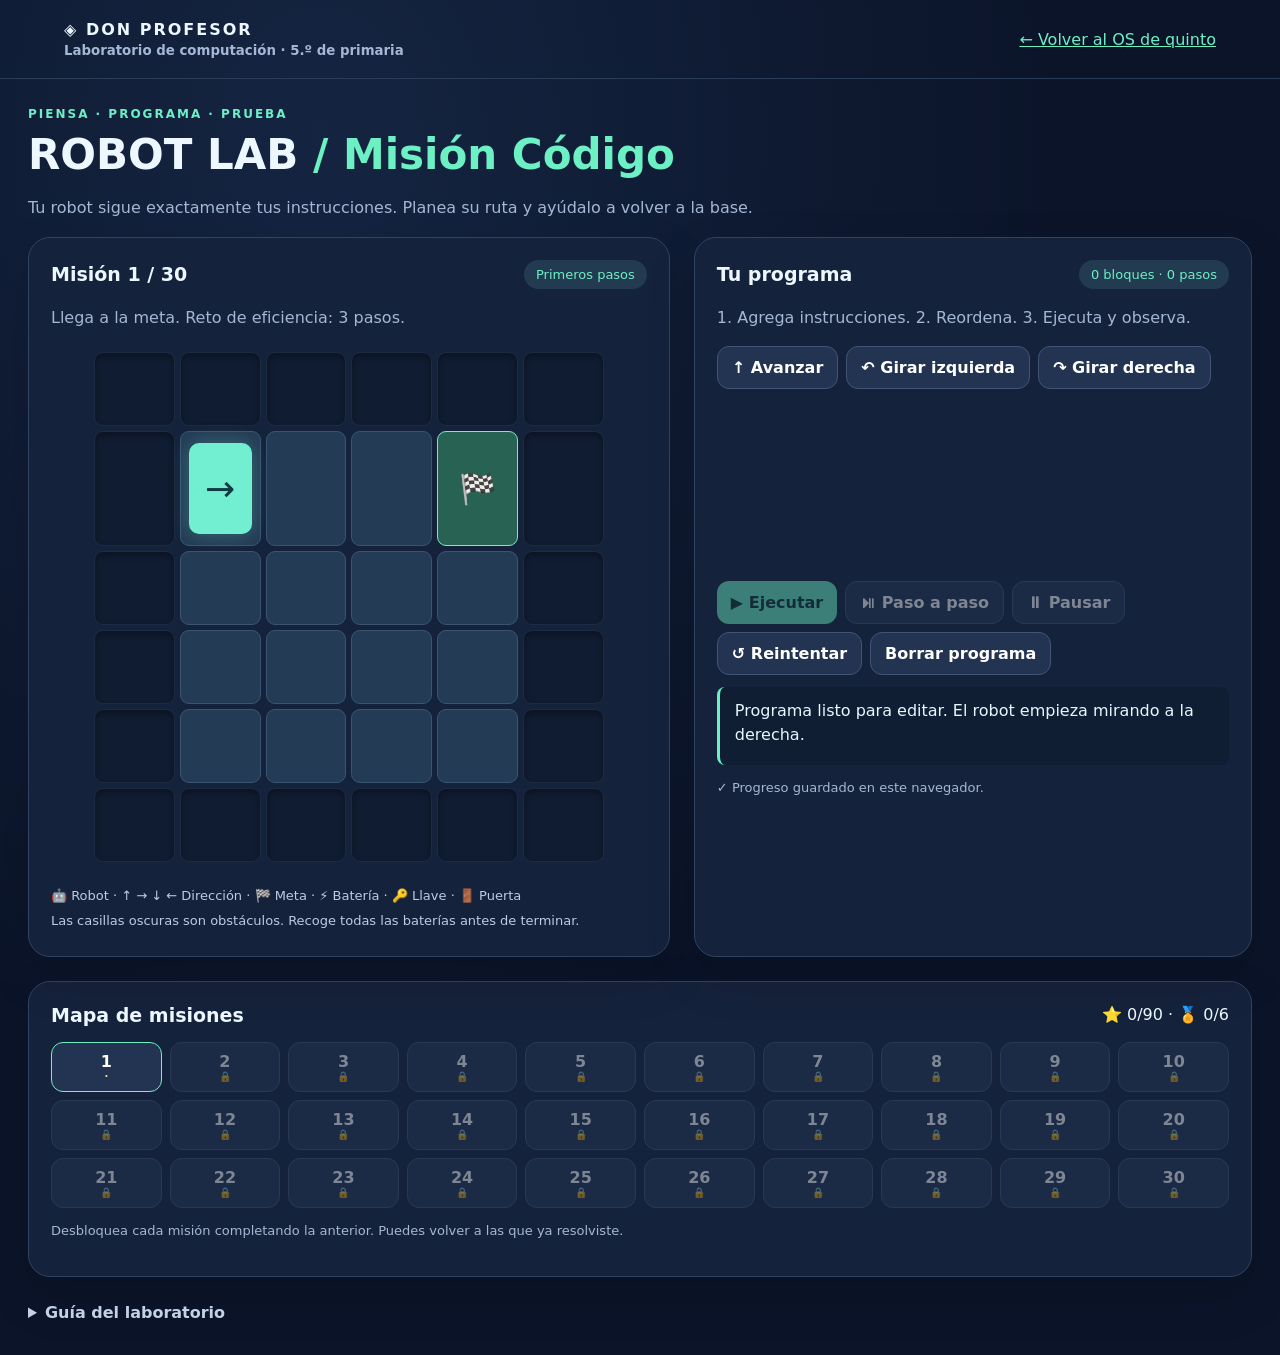
==== robot-lab/index.html @ f5d4e880 "Integrar ROBOT LAB de quinto con 30 misiones y progreso local" ====
<!doctype html><html lang="es"><head><meta charset="utf-8"><meta name="viewport" content="width=device-width,initial-scale=1"><title>ROBOT LAB · Quinto · Don Profesor</title><style>
:root{font-family:system-ui,sans-serif;color:#ecf7ff;background:#0b1429;--mint:#6cf0c4;--muted:#a5b7d4}*{box-sizing:border-box}body{margin:0;background:radial-gradient(ellipse at 25% 10%,#233d6566,transparent 55%)}button,select{font:inherit}button,a,select{touch-action:manipulation}button{cursor:pointer;border:1px solid #425476;border-radius:12px;background:#233453;color:#fff;padding:11px 14px;font-weight:650}button:hover:not(:disabled){background:#364f79}button:disabled{opacity:.45;cursor:default}button:focus-visible,a:focus-visible,select:focus-visible{outline:3px solid #f7d479;outline-offset:3px}a{color:var(--mint)}header{padding:20px 5%;border-bottom:1px solid #2b3c58;display:flex;justify-content:space-between;gap:12px;align-items:center}.brand{font-weight:850;letter-spacing:2px}header small{display:block;color:var(--muted);letter-spacing:0;margin-top:4px}main{max-width:1320px;padding:28px;margin:auto}.eyebrow{color:var(--mint);font-weight:750;letter-spacing:2px;font-size:12px}h1{font-size:clamp(28px,4vw,42px);margin:9px 0}p{color:var(--muted);line-height:1.6}.layout{display:grid;grid-template-columns:minmax(300px,1.15fr) minmax(300px,1fr);gap:24px}.panel{background:#15223b;border:1px solid #304360;border-radius:22px;padding:22px;box-shadow:0 20px 50px #0002}.topline{display:flex;justify-content:space-between;align-items:center;gap:12px}.pill{background:#233b50;border-radius:20px;color:var(--mint);padding:7px 12px;font-size:13px}#grid{display:grid;gap:5px;margin:22px auto;max-width:510px;aspect-ratio:1}.cell{border-radius:9px;background:#243b56;display:grid;place-items:center;position:relative;font-size:clamp(17px,3vw,30px);border:1px solid #3a5571}.wall{background:#101c31;border-color:#1c2b42;box-shadow:inset 0 3px 6px #0005}.goal{background:#286252;border-color:var(--mint)}.bot{background:#72efd0;color:#113a42;border-radius:10px;width:80%;height:80%;display:grid;place-items:center;font-size:clamp(20px,3vw,36px);box-shadow:0 0 20px #6cf0c444}.legend{font-size:13px;color:#bdcce0;line-height:1.9}.tools{display:flex;gap:8px;flex-wrap:wrap;margin:12px 0}select{background:#101e35;color:white;padding:10px;border:1px solid #536785;border-radius:10px;max-width:100%}.primary{background:var(--mint);color:#123b35;border:0}.primary:hover:not(:disabled){background:#9ff6db}#program{min-height:160px;max-height:310px;overflow:auto;padding:0;list-style:none;counter-reset:line}#program li{display:flex;gap:6px;align-items:center;background:#233552;margin:7px 0;border-radius:12px;padding:7px;border:2px solid transparent}#program li.active{border-color:#f7d479;background:#4c442d}#program li:before{counter-increment:line;content:counter(line);color:#8da5c5;width:22px}#program .label{flex:1;font-weight:650}#program button{padding:6px 9px}#status{min-height:78px;border-left:3px solid var(--mint);background:#101e34;border-radius:8px;padding:12px 15px;color:#e8f6ff;line-height:1.5}#missions{display:grid;grid-template-columns:repeat(10,1fr);gap:8px;margin-top:16px}#missions button{padding:9px 2px;min-width:0}#missions button.current{border-color:var(--mint)}#missions small{display:block;font-size:10px;color:#ffda7d}.foot{font-size:13px}h2{font-size:19px;margin:0}#next{margin-top:10px}details{margin-top:22px;color:#c2d1e6;line-height:1.7}summary{cursor:pointer;font-weight:bold}@media(max-width:760px){main{padding:16px}.layout{grid-template-columns:1fr}.panel{padding:16px}header{padding:15px;flex-wrap:wrap}#missions{grid-template-columns:repeat(5,1fr)}}@media(prefers-reduced-motion:no-preference){.bot{animation:bob 2s ease-in-out infinite}@keyframes bob{50%{transform:translateY(-3px)}}}
</style></head><body><header><div class="brand">◈ DON PROFESOR<small>Laboratorio de computación · 5.º de primaria</small></div><a href="../">← Volver al OS de quinto</a></header><main><div class="eyebrow">PIENSA · PROGRAMA · PRUEBA</div><h1>ROBOT LAB <span style="color:var(--mint)">/ Misión Código</span></h1><p>Tu robot sigue exactamente tus instrucciones. Planea su ruta y ayúdalo a volver a la base.</p><div class="layout"><section class="panel"><div class="topline"><h2 id="title"></h2><span class="pill" id="chapter"></span></div><p id="objective"></p><div id="grid" role="img" aria-label="Tablero del robot"></div><div class="legend">🤖 Robot · ↑ → ↓ ← Dirección · 🏁 Meta · ⚡ Batería · 🔑 Llave · 🚪 Puerta<br>Las casillas oscuras son obstáculos. Recoge todas las baterías antes de terminar.</div></section><section class="panel"><div class="topline"><h2>Tu programa</h2><span class="pill" id="counter">0 instrucciones</span></div><p>1. Agrega instrucciones. 2. Reordena. 3. Ejecuta y observa.</p><div class="tools" id="palette"><button data-op="F">↑ Avanzar</button><button data-op="L">↶ Girar izquierda</button><button data-op="R">↷ Girar derecha</button></div><label id="repeatLabel">Repetir cada bloque <select id="repeat" aria-label="Número de repeticiones"><option value="1">1 vez</option><option value="2">2 veces</option><option value="3">3 veces</option><option value="4">4 veces</option></select></label><ol id="program" aria-label="Secuencia de instrucciones"></ol><div class="tools"><button class="primary" id="run">▶ Ejecutar</button><button id="step">⏯ Paso a paso</button><button id="pause">⏸ Pausar</button><button id="retry">↺ Reintentar</button><button id="clear">Borrar programa</button></div><div id="status" role="status" aria-live="polite"></div><button id="next" class="primary" hidden>Siguiente misión →</button><p class="foot" id="save"></p></section></div><section class="panel" style="margin-top:24px"><div class="topline"><h2>Mapa de misiones</h2><span id="awards"></span></div><div id="missions"></div><p class="foot">Desbloquea cada misión completando la anterior. Puedes volver a las que ya resolviste.</p></section><details><summary>Guía del laboratorio</summary><p>Avanzar mueve una casilla en la dirección de la flecha. Girar cambia la dirección sin mover al robot. «Repetir» ejecuta varias veces el mismo bloque y se desbloquea en la misión 16. Puedes mover o eliminar bloques con sus botones. En las misiones 21–25 recibirás un programa con un error: pruébalo, identifica la instrucción y corrígela.</p><p>Ganas una estrella por llegar con todos los objetos; otra por usar como máximo la cantidad de pasos indicada; y otra por resolver sin intentos fallidos. Reintentar permite corregir; tu mejor resultado se conserva. Obtienes una medalla por cada grupo de cinco misiones. El progreso se guarda solo en este navegador, en esta computadora; no se comparte entre alumnos ni equipos.</p></details></main><script src="engine.js"></script><script src="game.js"></script></body></html>
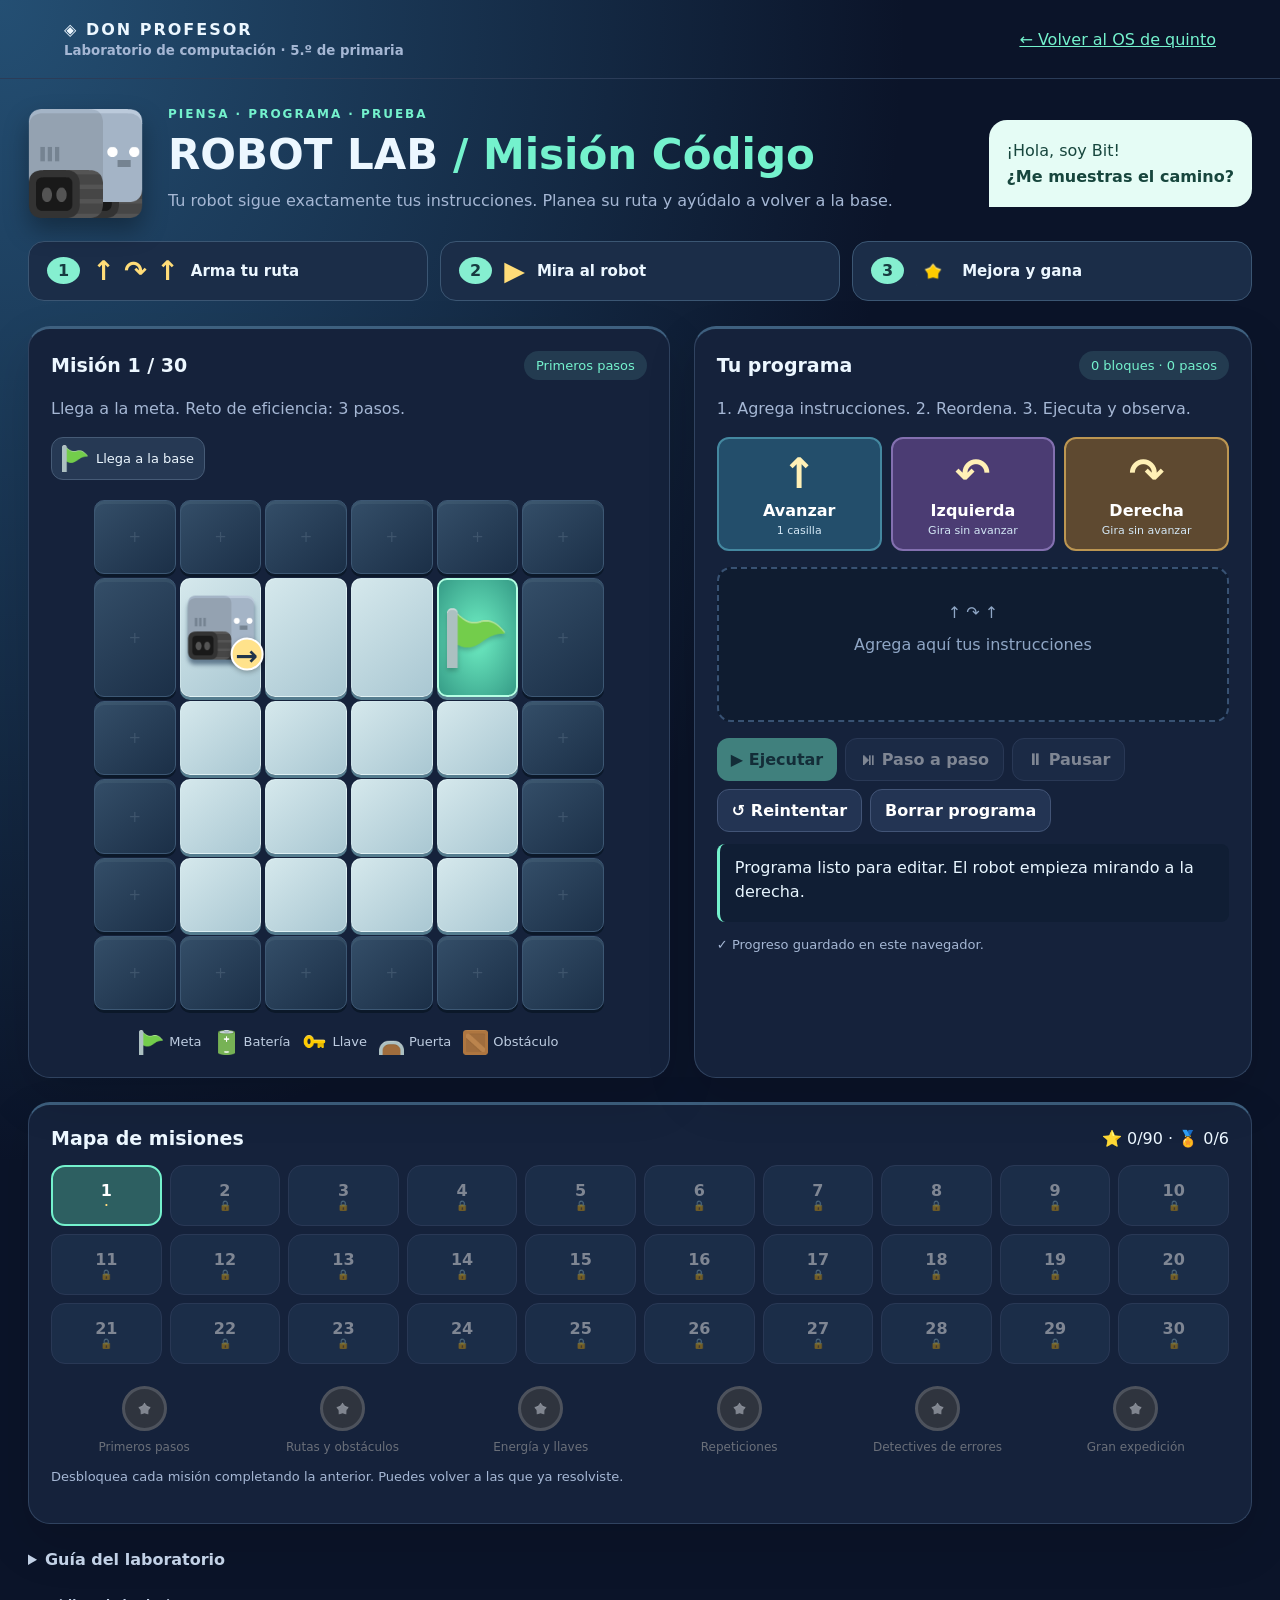
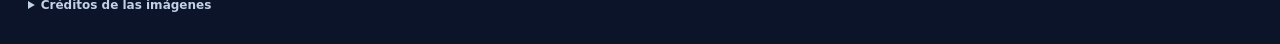
==== commit 92478702: "Ilustrar ROBOT LAB con PNG públicos y animaciones de juego" ====
--- a/robot-lab/index.html
+++ b/robot-lab/index.html
@@ -1,3 +1,3 @@
 <!doctype html><html lang="es"><head><meta charset="utf-8"><meta name="viewport" content="width=device-width,initial-scale=1"><title>ROBOT LAB · Quinto · Don Profesor</title><style>
 :root{font-family:system-ui,sans-serif;color:#ecf7ff;background:#0b1429;--mint:#6cf0c4;--muted:#a5b7d4}*{box-sizing:border-box}body{margin:0;background:radial-gradient(ellipse at 25% 10%,#233d6566,transparent 55%)}button,select{font:inherit}button,a,select{touch-action:manipulation}button{cursor:pointer;border:1px solid #425476;border-radius:12px;background:#233453;color:#fff;padding:11px 14px;font-weight:650}button:hover:not(:disabled){background:#364f79}button:disabled{opacity:.45;cursor:default}button:focus-visible,a:focus-visible,select:focus-visible{outline:3px solid #f7d479;outline-offset:3px}a{color:var(--mint)}header{padding:20px 5%;border-bottom:1px solid #2b3c58;display:flex;justify-content:space-between;gap:12px;align-items:center}.brand{font-weight:850;letter-spacing:2px}header small{display:block;color:var(--muted);letter-spacing:0;margin-top:4px}main{max-width:1320px;padding:28px;margin:auto}.eyebrow{color:var(--mint);font-weight:750;letter-spacing:2px;font-size:12px}h1{font-size:clamp(28px,4vw,42px);margin:9px 0}p{color:var(--muted);line-height:1.6}.layout{display:grid;grid-template-columns:minmax(300px,1.15fr) minmax(300px,1fr);gap:24px}.panel{background:#15223b;border:1px solid #304360;border-radius:22px;padding:22px;box-shadow:0 20px 50px #0002}.topline{display:flex;justify-content:space-between;align-items:center;gap:12px}.pill{background:#233b50;border-radius:20px;color:var(--mint);padding:7px 12px;font-size:13px}#grid{display:grid;gap:5px;margin:22px auto;max-width:510px;aspect-ratio:1}.cell{border-radius:9px;background:#243b56;display:grid;place-items:center;position:relative;font-size:clamp(17px,3vw,30px);border:1px solid #3a5571}.wall{background:#101c31;border-color:#1c2b42;box-shadow:inset 0 3px 6px #0005}.goal{background:#286252;border-color:var(--mint)}.bot{background:#72efd0;color:#113a42;border-radius:10px;width:80%;height:80%;display:grid;place-items:center;font-size:clamp(20px,3vw,36px);box-shadow:0 0 20px #6cf0c444}.legend{font-size:13px;color:#bdcce0;line-height:1.9}.tools{display:flex;gap:8px;flex-wrap:wrap;margin:12px 0}select{background:#101e35;color:white;padding:10px;border:1px solid #536785;border-radius:10px;max-width:100%}.primary{background:var(--mint);color:#123b35;border:0}.primary:hover:not(:disabled){background:#9ff6db}#program{min-height:160px;max-height:310px;overflow:auto;padding:0;list-style:none;counter-reset:line}#program li{display:flex;gap:6px;align-items:center;background:#233552;margin:7px 0;border-radius:12px;padding:7px;border:2px solid transparent}#program li.active{border-color:#f7d479;background:#4c442d}#program li:before{counter-increment:line;content:counter(line);color:#8da5c5;width:22px}#program .label{flex:1;font-weight:650}#program button{padding:6px 9px}#status{min-height:78px;border-left:3px solid var(--mint);background:#101e34;border-radius:8px;padding:12px 15px;color:#e8f6ff;line-height:1.5}#missions{display:grid;grid-template-columns:repeat(10,1fr);gap:8px;margin-top:16px}#missions button{padding:9px 2px;min-width:0}#missions button.current{border-color:var(--mint)}#missions small{display:block;font-size:10px;color:#ffda7d}.foot{font-size:13px}h2{font-size:19px;margin:0}#next{margin-top:10px}details{margin-top:22px;color:#c2d1e6;line-height:1.7}summary{cursor:pointer;font-weight:bold}@media(max-width:760px){main{padding:16px}.layout{grid-template-columns:1fr}.panel{padding:16px}header{padding:15px;flex-wrap:wrap}#missions{grid-template-columns:repeat(5,1fr)}}@media(prefers-reduced-motion:no-preference){.bot{animation:bob 2s ease-in-out infinite}@keyframes bob{50%{transform:translateY(-3px)}}}
-</style></head><body><header><div class="brand">◈ DON PROFESOR<small>Laboratorio de computación · 5.º de primaria</small></div><a href="../">← Volver al OS de quinto</a></header><main><div class="eyebrow">PIENSA · PROGRAMA · PRUEBA</div><h1>ROBOT LAB <span style="color:var(--mint)">/ Misión Código</span></h1><p>Tu robot sigue exactamente tus instrucciones. Planea su ruta y ayúdalo a volver a la base.</p><div class="layout"><section class="panel"><div class="topline"><h2 id="title"></h2><span class="pill" id="chapter"></span></div><p id="objective"></p><div id="grid" role="img" aria-label="Tablero del robot"></div><div class="legend">🤖 Robot · ↑ → ↓ ← Dirección · 🏁 Meta · ⚡ Batería · 🔑 Llave · 🚪 Puerta<br>Las casillas oscuras son obstáculos. Recoge todas las baterías antes de terminar.</div></section><section class="panel"><div class="topline"><h2>Tu programa</h2><span class="pill" id="counter">0 instrucciones</span></div><p>1. Agrega instrucciones. 2. Reordena. 3. Ejecuta y observa.</p><div class="tools" id="palette"><button data-op="F">↑ Avanzar</button><button data-op="L">↶ Girar izquierda</button><button data-op="R">↷ Girar derecha</button></div><label id="repeatLabel">Repetir cada bloque <select id="repeat" aria-label="Número de repeticiones"><option value="1">1 vez</option><option value="2">2 veces</option><option value="3">3 veces</option><option value="4">4 veces</option></select></label><ol id="program" aria-label="Secuencia de instrucciones"></ol><div class="tools"><button class="primary" id="run">▶ Ejecutar</button><button id="step">⏯ Paso a paso</button><button id="pause">⏸ Pausar</button><button id="retry">↺ Reintentar</button><button id="clear">Borrar programa</button></div><div id="status" role="status" aria-live="polite"></div><button id="next" class="primary" hidden>Siguiente misión →</button><p class="foot" id="save"></p></section></div><section class="panel" style="margin-top:24px"><div class="topline"><h2>Mapa de misiones</h2><span id="awards"></span></div><div id="missions"></div><p class="foot">Desbloquea cada misión completando la anterior. Puedes volver a las que ya resolviste.</p></section><details><summary>Guía del laboratorio</summary><p>Avanzar mueve una casilla en la dirección de la flecha. Girar cambia la dirección sin mover al robot. «Repetir» ejecuta varias veces el mismo bloque y se desbloquea en la misión 16. Puedes mover o eliminar bloques con sus botones. En las misiones 21–25 recibirás un programa con un error: pruébalo, identifica la instrucción y corrígela.</p><p>Ganas una estrella por llegar con todos los objetos; otra por usar como máximo la cantidad de pasos indicada; y otra por resolver sin intentos fallidos. Reintentar permite corregir; tu mejor resultado se conserva. Obtienes una medalla por cada grupo de cinco misiones. El progreso se guarda solo en este navegador, en esta computadora; no se comparte entre alumnos ni equipos.</p></details></main><script src="engine.js"></script><script src="game.js"></script></body></html>
+</style><link rel="stylesheet" href="visual.css?v=2"></head><body><header><div class="brand">◈ DON PROFESOR<small>Laboratorio de computación · 5.º de primaria</small></div><a href="../">← Volver al OS de quinto</a></header><main><div class="hero"><img class="hero-robot" src="assets/robot-idle.png" alt="Bit, tu robot explorador"><div><div class="eyebrow">PIENSA · PROGRAMA · PRUEBA</div><h1>ROBOT LAB <span style="color:var(--mint)">/ Misión Código</span></h1><p>Tu robot sigue exactamente tus instrucciones. Planea su ruta y ayúdalo a volver a la base.</p></div><div class="hero-speech">¡Hola, soy Bit!<br><strong>¿Me muestras el camino?</strong></div></div><div class="visual-steps"><div><span>1</span><b class="step-icon">↑ ↷ ↑</b><strong>Arma tu ruta</strong></div><div><span>2</span><b class="step-icon">▶</b><strong>Mira al robot</strong></div><div><span>3</span><img src="assets/star.png" alt=""><strong>Mejora y gana</strong></div></div><div class="layout"><section class="panel"><div class="topline"><h2 id="title"></h2><span class="pill" id="chapter"></span></div><p id="objective"></p><div class="mission-items" id="missionItems"></div><div class="board-stage" id="boardStage"><div id="grid" role="img" aria-label="Tablero del robot"></div><div id="robotMarker" aria-hidden="true"><img id="robotSprite" src="assets/robot-idle.png" alt=""><span id="directionArrow">→</span></div><div id="celebration" hidden><img src="assets/robot-win.png" alt="Robot celebrando"><strong>¡Lo lograste!</strong><div id="winStars"></div></div><div id="particles" aria-hidden="true"></div></div><div class="legend"><span><img src="assets/goal.png" alt="">Meta</span><span><img src="assets/battery.png" alt="">Batería</span><span><img src="assets/key.png" alt="">Llave</span><span><img src="assets/door.png" alt="">Puerta</span><span><img src="assets/crate.png" alt="">Obstáculo</span></div></section><section class="panel"><div class="topline"><h2>Tu programa</h2><span class="pill" id="counter">0 instrucciones</span></div><p>1. Agrega instrucciones. 2. Reordena. 3. Ejecuta y observa.</p><div class="tools" id="palette"><button data-op="F"><b class="command-icon">↑</b>Avanzar<span>1 casilla</span></button><button data-op="L"><b class="command-icon">↶</b>Izquierda<span>Gira sin avanzar</span></button><button data-op="R"><b class="command-icon">↷</b>Derecha<span>Gira sin avanzar</span></button></div><label id="repeatLabel">Repetir cada bloque <select id="repeat" aria-label="Número de repeticiones"><option value="1">1 vez</option><option value="2">2 veces</option><option value="3">3 veces</option><option value="4">4 veces</option></select></label><ol id="program" aria-label="Secuencia de instrucciones"></ol><div class="tools"><button class="primary" id="run">▶ Ejecutar</button><button id="step">⏯ Paso a paso</button><button id="pause">⏸ Pausar</button><button id="retry">↺ Reintentar</button><button id="clear">Borrar programa</button></div><div id="status" role="status" aria-live="polite"></div><button id="next" class="primary" hidden>Siguiente misión →</button><p class="foot" id="save"></p></section></div><section class="panel" style="margin-top:24px"><div class="topline"><h2>Mapa de misiones</h2><span id="awards"></span></div><div id="missions"></div><div id="medalShelf" class="medal-shelf" aria-label="Medallas por capítulo"></div><p class="foot">Desbloquea cada misión completando la anterior. Puedes volver a las que ya resolviste.</p></section><details><summary>Guía del laboratorio</summary><p>Avanzar mueve una casilla en la dirección de la flecha. Girar cambia la dirección sin mover al robot. «Repetir» ejecuta varias veces el mismo bloque y se desbloquea en la misión 16. Puedes mover o eliminar bloques con sus botones. En las misiones 21–25 recibirás un programa con un error: pruébalo, identifica la instrucción y corrígela.</p><p>Ganas una estrella por llegar con todos los objetos; otra por usar como máximo la cantidad de pasos indicada; y otra por resolver sin intentos fallidos. Reintentar permite corregir; tu mejor resultado se conserva. Obtienes una medalla por cada grupo de cinco misiones. El progreso se guarda solo en este navegador, en esta computadora; no se comparte entre alumnos ni equipos.</p></details><details class="credits"><summary>Créditos de las imágenes</summary><p>Robots y objetos: <a href="https://opengameart.org/content/robot-pack">Kenney · Robot Pack</a> y <a href="https://opengameart.org/content/platformer-art-deluxe">Platformer Art Deluxe</a>, CC0. Batería: <a href="https://github.com/jdecked/twemoji">Twemoji</a>, gráficos © Twitter, Inc. y colaboradores, <a href="https://creativecommons.org/licenses/by/4.0/">CC BY 4.0</a>. Imágenes PNG guardadas con el juego; animaciones creadas para ROBOT LAB.</p></details></main><script src="engine.js"></script><script src="game.js?v=2"></script></body></html>
--- a/robot-lab/visual.css
+++ b/robot-lab/visual.css
@@ -0,0 +1,4 @@
+:root{--mint:#74f2cd}body{background:radial-gradient(ellipse at 0 0,#244f73 0,transparent 50%),#0b1429}.hero{display:flex;gap:25px;align-items:center;margin:0 0 20px}.hero-robot{width:115px;filter:drop-shadow(0 12px 12px #0005)}.hero h1{font-size:clamp(27px,3.4vw,42px)}.hero p{margin:7px 0}.hero-speech{margin-left:auto;background:#e5fcf5;color:#17463d;padding:18px;border-radius:18px 18px 18px 0;line-height:1.6;min-width:205px}.visual-steps{display:grid;grid-template-columns:repeat(3,1fr);gap:12px;margin:18px 0 25px}.visual-steps>div{display:flex;align-items:center;gap:12px;background:#1b2d48;border:1px solid #3b5673;border-radius:16px;padding:12px 18px}.visual-steps span{background:#85efd0;color:#173b40;border-radius:50%;font-weight:900;padding:4px 11px}.visual-steps img{width:34px;height:34px;object-fit:contain}.step-icon{font-size:27px;color:#ffdc78;white-space:nowrap}.visual-steps strong{font-size:15px}.board-stage{position:relative;max-width:510px;margin:20px auto;isolation:isolate}#grid{margin:0;max-width:none;gap:4px}.cell{border-radius:10px;background:linear-gradient(140deg,#d5e8ec,#a9c7d2);border:1px solid #efffff77;box-shadow:0 3px 0 #557d8f;overflow:hidden}.wall{background:linear-gradient(140deg,#344e68,#1b2f47);border:1px solid #3d5874;box-shadow:inset 0 3px 0 #627c8b33,0 3px 0 #0b1829}.wall:empty:after{content:'+';font-size:15px;color:#6d829755}.cell img{width:78%;height:78%;object-fit:contain;filter:drop-shadow(0 3px 2px #0003)}.cell .obstacle{width:90%;height:90%}.cell .door-sprite{height:93%;width:85%}.cell.goal{background:radial-gradient(#6fefc4,#359b86);border:2px solid #b4ffe3}.goal-flag{transform-origin:bottom center}.board-stage #robotMarker{position:absolute;z-index:3;transform:translate(-50%,-50%);display:grid;place-items:center;pointer-events:none;transition:left .36s ease,top .36s ease}#robotSprite{width:90%;height:90%;object-fit:contain;filter:drop-shadow(0 5px 2px #112c4988)}#robotMarker[data-direction="3"] #robotSprite{transform:scaleX(-1)}#directionArrow{position:absolute;bottom:-7%;right:-6%;background:#ffe28b;border:2px solid white;border-radius:50%;width:44%;height:44%;font-size:clamp(14px,2.1vw,27px);font-weight:900;display:grid;place-items:center;color:#20354c;box-shadow:0 2px 5px #0004}.legend{display:flex;justify-content:center;flex-wrap:wrap;gap:12px}.legend span{display:flex;align-items:center;gap:5px}.legend img{width:25px;height:25px;object-fit:contain}.mission-items{display:flex;gap:8px;flex-wrap:wrap}.item-badge{display:flex;align-items:center;gap:7px;background:#263954;border:1px solid #465b76;padding:7px 10px;border-radius:12px;font-size:13px}.item-badge img{width:27px;height:27px;object-fit:contain}.item-badge.collected{background:#1f5a4e;border-color:#74f2cd}.item-badge.collected:after{content:'✓';font-weight:bold;color:#8affd4}#palette{display:grid;grid-template-columns:repeat(3,1fr);gap:9px}#palette button{display:flex;flex-direction:column;align-items:center;gap:4px;background:#234e6b;border:2px solid #4488a0;padding:12px 4px}#palette button:nth-child(2){background:#4b3c73;border-color:#8370b0}#palette button:nth-child(3){background:#5e4930;border-color:#bc9652}#palette button span{font-size:11px;color:#d3e7f5;font-weight:450}.command-icon{font-size:42px;line-height:1.1;color:#fff0b6}#program{background:#0f1c30;border:2px dashed #385273;border-radius:14px;padding:8px;min-height:155px}#program:empty:after{content:'↑  ↷  ↑\a Agrega aquí tus instrucciones';white-space:pre-line;display:block;text-align:center;color:#8fa6c5;line-height:2;padding:20px}#program li.active{border-color:#ffe096;box-shadow:0 0 15px #ffe09633}#missions small img{width:12px;height:12px;object-fit:contain}#missions button{background:#243b59;border-radius:14px;min-height:61px}#missions button.current{background:#2d5f61;border:2px solid #74f2cd}.medal-shelf{display:grid;grid-template-columns:repeat(6,1fr);gap:12px;margin-top:22px}.medal{display:flex;flex-direction:column;align-items:center;text-align:center;gap:9px;font-size:12px;color:#91a4bc;filter:grayscale(1);opacity:.6}.medal img{width:45px;height:45px;background:#34435a;border-radius:50%;padding:7px;border:3px solid #66758c}.medal.earned{filter:none;opacity:1;color:#ffe29a}.medal.earned img{background:#8e632b;border-color:#ffe29a}#celebration{position:absolute;inset:12% 5%;z-index:5;display:flex;flex-direction:column;justify-content:center;align-items:center;background:#102b3fed;border:3px solid #91f8d1;border-radius:25px;box-shadow:0 15px 60px #0008;pointer-events:none}#celebration[hidden]{display:none}#celebration>img{width:30%;max-height:40%;object-fit:contain}#celebration strong{font-size:clamp(22px,3vw,37px);color:#b4ffe3;margin:10px}#winStars{display:flex;gap:8px}#winStars img{width:45px;height:45px}#particles{position:absolute;inset:0;pointer-events:none;overflow:hidden;z-index:6}.particle{position:absolute;top:-40px;width:22px;height:22px}.credits{font-size:12px}.credits p{max-width:900px}#status{font-size:16px}.panel{border-top:3px solid #3e607f}
+@media(prefers-reduced-motion:no-preference){.hero-robot{animation:float 3s ease-in-out infinite}.collectible{animation:float 2s ease-in-out infinite}.goal-flag{animation:flag 1.5s ease-in-out infinite}.moving #robotSprite{animation:drive .18s steps(2) 3}.won #robotSprite{animation:hop .7s ease-in-out 3}.bumped #robotMarker{animation:shake .3s 2}.collected-flash .item-badge.collected{animation:glow .7s}.particle{animation:fall 2s ease-in both}#winStars img{animation:pop .5s backwards}#celebration{animation:pop .4s}#program li.active{animation:glow .5s}@keyframes float{50%{translate:0 -6px}}@keyframes flag{50%{transform:skewY(-8deg);content:url('assets/goal-wave.png')}}@keyframes drive{50%{content:url('assets/robot-drive.png');translate:0 -2px}}@keyframes hop{50%{translate:0 -10px}}@keyframes shake{25%{margin-left:-5px}75%{margin-left:5px}}@keyframes glow{50%{filter:brightness(1.5)}}@keyframes pop{from{scale:.5;opacity:0}to{scale:1;opacity:1}}@keyframes fall{to{translate:15px 580px;rotate:260deg;opacity:0}}}
+@media(prefers-reduced-motion:reduce){#robotMarker{transition:none!important}}
+@media(max-width:900px){.hero-speech{display:none}.visual-steps>div{padding:10px;gap:7px}.visual-steps strong{font-size:13px}.step-icon{font-size:21px}.medal-shelf{grid-template-columns:repeat(3,1fr)}}@media(max-width:500px){.hero{gap:12px}.hero-robot{width:70px}.hero h1{font-size:25px}.hero p{font-size:13px}.visual-steps{gap:7px}.visual-steps>div{flex-direction:column;padding:9px 4px;text-align:center}.visual-steps span{font-size:12px}.visual-steps img{height:27px}.item-badge{padding:5px 8px}.legend{gap:8px;font-size:11px}.legend img{width:20px;height:20px}.command-icon{font-size:35px}}
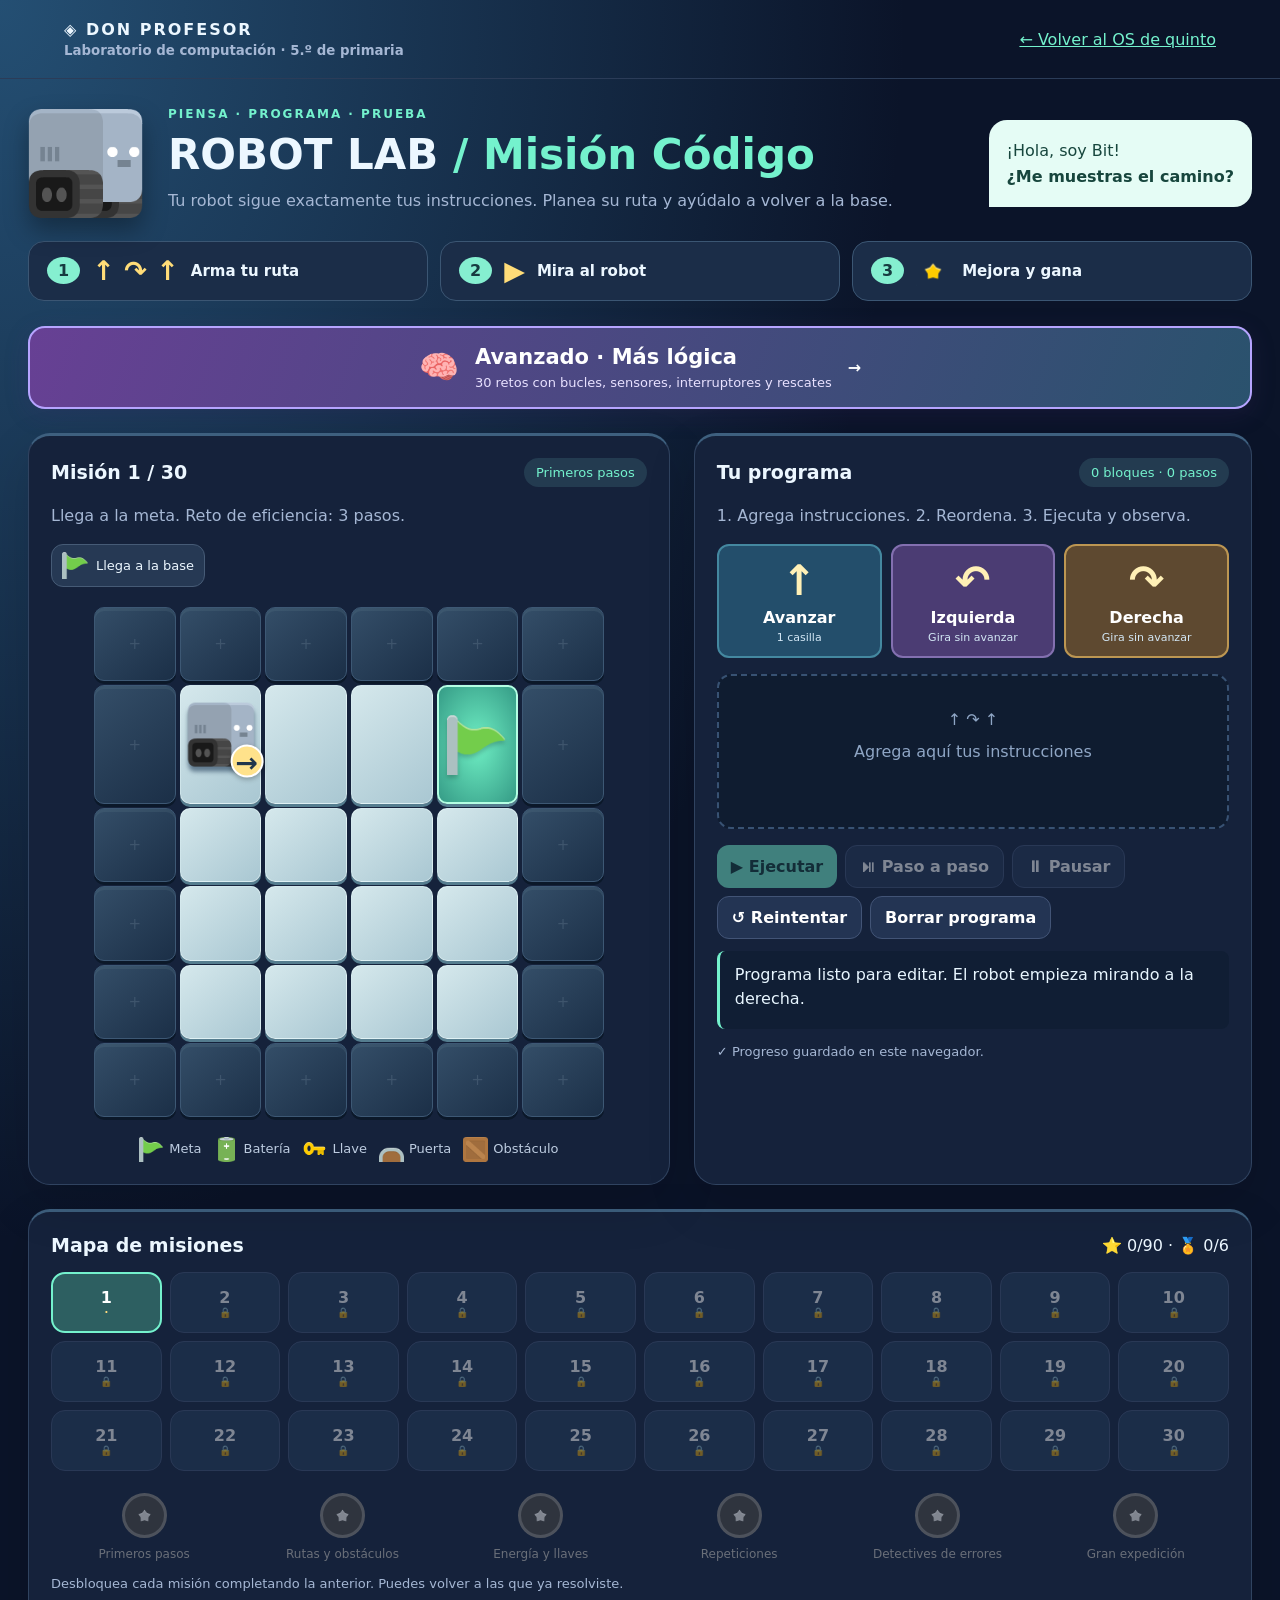
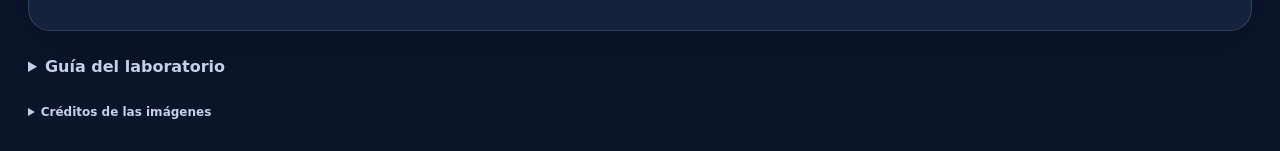
==== commit 0be5bb94: "Añadir modo Avanzado con 30 retos de lógica, bucles, sensores y rescate" ====
--- a/robot-lab/index.html
+++ b/robot-lab/index.html
@@ -1,3 +1,3 @@
 <!doctype html><html lang="es"><head><meta charset="utf-8"><meta name="viewport" content="width=device-width,initial-scale=1"><title>ROBOT LAB · Quinto · Don Profesor</title><style>
 :root{font-family:system-ui,sans-serif;color:#ecf7ff;background:#0b1429;--mint:#6cf0c4;--muted:#a5b7d4}*{box-sizing:border-box}body{margin:0;background:radial-gradient(ellipse at 25% 10%,#233d6566,transparent 55%)}button,select{font:inherit}button,a,select{touch-action:manipulation}button{cursor:pointer;border:1px solid #425476;border-radius:12px;background:#233453;color:#fff;padding:11px 14px;font-weight:650}button:hover:not(:disabled){background:#364f79}button:disabled{opacity:.45;cursor:default}button:focus-visible,a:focus-visible,select:focus-visible{outline:3px solid #f7d479;outline-offset:3px}a{color:var(--mint)}header{padding:20px 5%;border-bottom:1px solid #2b3c58;display:flex;justify-content:space-between;gap:12px;align-items:center}.brand{font-weight:850;letter-spacing:2px}header small{display:block;color:var(--muted);letter-spacing:0;margin-top:4px}main{max-width:1320px;padding:28px;margin:auto}.eyebrow{color:var(--mint);font-weight:750;letter-spacing:2px;font-size:12px}h1{font-size:clamp(28px,4vw,42px);margin:9px 0}p{color:var(--muted);line-height:1.6}.layout{display:grid;grid-template-columns:minmax(300px,1.15fr) minmax(300px,1fr);gap:24px}.panel{background:#15223b;border:1px solid #304360;border-radius:22px;padding:22px;box-shadow:0 20px 50px #0002}.topline{display:flex;justify-content:space-between;align-items:center;gap:12px}.pill{background:#233b50;border-radius:20px;color:var(--mint);padding:7px 12px;font-size:13px}#grid{display:grid;gap:5px;margin:22px auto;max-width:510px;aspect-ratio:1}.cell{border-radius:9px;background:#243b56;display:grid;place-items:center;position:relative;font-size:clamp(17px,3vw,30px);border:1px solid #3a5571}.wall{background:#101c31;border-color:#1c2b42;box-shadow:inset 0 3px 6px #0005}.goal{background:#286252;border-color:var(--mint)}.bot{background:#72efd0;color:#113a42;border-radius:10px;width:80%;height:80%;display:grid;place-items:center;font-size:clamp(20px,3vw,36px);box-shadow:0 0 20px #6cf0c444}.legend{font-size:13px;color:#bdcce0;line-height:1.9}.tools{display:flex;gap:8px;flex-wrap:wrap;margin:12px 0}select{background:#101e35;color:white;padding:10px;border:1px solid #536785;border-radius:10px;max-width:100%}.primary{background:var(--mint);color:#123b35;border:0}.primary:hover:not(:disabled){background:#9ff6db}#program{min-height:160px;max-height:310px;overflow:auto;padding:0;list-style:none;counter-reset:line}#program li{display:flex;gap:6px;align-items:center;background:#233552;margin:7px 0;border-radius:12px;padding:7px;border:2px solid transparent}#program li.active{border-color:#f7d479;background:#4c442d}#program li:before{counter-increment:line;content:counter(line);color:#8da5c5;width:22px}#program .label{flex:1;font-weight:650}#program button{padding:6px 9px}#status{min-height:78px;border-left:3px solid var(--mint);background:#101e34;border-radius:8px;padding:12px 15px;color:#e8f6ff;line-height:1.5}#missions{display:grid;grid-template-columns:repeat(10,1fr);gap:8px;margin-top:16px}#missions button{padding:9px 2px;min-width:0}#missions button.current{border-color:var(--mint)}#missions small{display:block;font-size:10px;color:#ffda7d}.foot{font-size:13px}h2{font-size:19px;margin:0}#next{margin-top:10px}details{margin-top:22px;color:#c2d1e6;line-height:1.7}summary{cursor:pointer;font-weight:bold}@media(max-width:760px){main{padding:16px}.layout{grid-template-columns:1fr}.panel{padding:16px}header{padding:15px;flex-wrap:wrap}#missions{grid-template-columns:repeat(5,1fr)}}@media(prefers-reduced-motion:no-preference){.bot{animation:bob 2s ease-in-out infinite}@keyframes bob{50%{transform:translateY(-3px)}}}
-</style><link rel="stylesheet" href="visual.css?v=2"></head><body><header><div class="brand">◈ DON PROFESOR<small>Laboratorio de computación · 5.º de primaria</small></div><a href="../">← Volver al OS de quinto</a></header><main><div class="hero"><img class="hero-robot" src="assets/robot-idle.png" alt="Bit, tu robot explorador"><div><div class="eyebrow">PIENSA · PROGRAMA · PRUEBA</div><h1>ROBOT LAB <span style="color:var(--mint)">/ Misión Código</span></h1><p>Tu robot sigue exactamente tus instrucciones. Planea su ruta y ayúdalo a volver a la base.</p></div><div class="hero-speech">¡Hola, soy Bit!<br><strong>¿Me muestras el camino?</strong></div></div><div class="visual-steps"><div><span>1</span><b class="step-icon">↑ ↷ ↑</b><strong>Arma tu ruta</strong></div><div><span>2</span><b class="step-icon">▶</b><strong>Mira al robot</strong></div><div><span>3</span><img src="assets/star.png" alt=""><strong>Mejora y gana</strong></div></div><div class="layout"><section class="panel"><div class="topline"><h2 id="title"></h2><span class="pill" id="chapter"></span></div><p id="objective"></p><div class="mission-items" id="missionItems"></div><div class="board-stage" id="boardStage"><div id="grid" role="img" aria-label="Tablero del robot"></div><div id="robotMarker" aria-hidden="true"><img id="robotSprite" src="assets/robot-idle.png" alt=""><span id="directionArrow">→</span></div><div id="celebration" hidden><img src="assets/robot-win.png" alt="Robot celebrando"><strong>¡Lo lograste!</strong><div id="winStars"></div></div><div id="particles" aria-hidden="true"></div></div><div class="legend"><span><img src="assets/goal.png" alt="">Meta</span><span><img src="assets/battery.png" alt="">Batería</span><span><img src="assets/key.png" alt="">Llave</span><span><img src="assets/door.png" alt="">Puerta</span><span><img src="assets/crate.png" alt="">Obstáculo</span></div></section><section class="panel"><div class="topline"><h2>Tu programa</h2><span class="pill" id="counter">0 instrucciones</span></div><p>1. Agrega instrucciones. 2. Reordena. 3. Ejecuta y observa.</p><div class="tools" id="palette"><button data-op="F"><b class="command-icon">↑</b>Avanzar<span>1 casilla</span></button><button data-op="L"><b class="command-icon">↶</b>Izquierda<span>Gira sin avanzar</span></button><button data-op="R"><b class="command-icon">↷</b>Derecha<span>Gira sin avanzar</span></button></div><label id="repeatLabel">Repetir cada bloque <select id="repeat" aria-label="Número de repeticiones"><option value="1">1 vez</option><option value="2">2 veces</option><option value="3">3 veces</option><option value="4">4 veces</option></select></label><ol id="program" aria-label="Secuencia de instrucciones"></ol><div class="tools"><button class="primary" id="run">▶ Ejecutar</button><button id="step">⏯ Paso a paso</button><button id="pause">⏸ Pausar</button><button id="retry">↺ Reintentar</button><button id="clear">Borrar programa</button></div><div id="status" role="status" aria-live="polite"></div><button id="next" class="primary" hidden>Siguiente misión →</button><p class="foot" id="save"></p></section></div><section class="panel" style="margin-top:24px"><div class="topline"><h2>Mapa de misiones</h2><span id="awards"></span></div><div id="missions"></div><div id="medalShelf" class="medal-shelf" aria-label="Medallas por capítulo"></div><p class="foot">Desbloquea cada misión completando la anterior. Puedes volver a las que ya resolviste.</p></section><details><summary>Guía del laboratorio</summary><p>Avanzar mueve una casilla en la dirección de la flecha. Girar cambia la dirección sin mover al robot. «Repetir» ejecuta varias veces el mismo bloque y se desbloquea en la misión 16. Puedes mover o eliminar bloques con sus botones. En las misiones 21–25 recibirás un programa con un error: pruébalo, identifica la instrucción y corrígela.</p><p>Ganas una estrella por llegar con todos los objetos; otra por usar como máximo la cantidad de pasos indicada; y otra por resolver sin intentos fallidos. Reintentar permite corregir; tu mejor resultado se conserva. Obtienes una medalla por cada grupo de cinco misiones. El progreso se guarda solo en este navegador, en esta computadora; no se comparte entre alumnos ni equipos.</p></details><details class="credits"><summary>Créditos de las imágenes</summary><p>Robots y objetos: <a href="https://opengameart.org/content/robot-pack">Kenney · Robot Pack</a> y <a href="https://opengameart.org/content/platformer-art-deluxe">Platformer Art Deluxe</a>, CC0. Batería: <a href="https://github.com/jdecked/twemoji">Twemoji</a>, gráficos © Twitter, Inc. y colaboradores, <a href="https://creativecommons.org/licenses/by/4.0/">CC BY 4.0</a>. Imágenes PNG guardadas con el juego; animaciones creadas para ROBOT LAB.</p></details></main><script src="engine.js"></script><script src="game.js?v=2"></script></body></html>
+</style><link rel="stylesheet" href="visual.css?v=4"></head><body><header><div class="brand">◈ DON PROFESOR<small>Laboratorio de computación · 5.º de primaria</small></div><a href="../">← Volver al OS de quinto</a></header><main><div class="hero"><img class="hero-robot" src="assets/robot-idle.png" alt="Bit, tu robot explorador"><div><div class="eyebrow">PIENSA · PROGRAMA · PRUEBA</div><h1>ROBOT LAB <span style="color:var(--mint)">/ Misión Código</span></h1><p>Tu robot sigue exactamente tus instrucciones. Planea su ruta y ayúdalo a volver a la base.</p></div><div class="hero-speech">¡Hola, soy Bit!<br><strong>¿Me muestras el camino?</strong></div></div><div class="visual-steps"><div><span>1</span><b class="step-icon">↑ ↷ ↑</b><strong>Arma tu ruta</strong></div><div><span>2</span><b class="step-icon">▶</b><strong>Mira al robot</strong></div><div><span>3</span><img src="assets/star.png" alt=""><strong>Mejora y gana</strong></div></div><a href="avanzado/" class="advanced-entry"><span style="font-size:32px" aria-hidden="true">🧠</span><div><b>Avanzado · Más lógica</b><small>30 retos con bucles, sensores, interruptores y rescates</small></div><strong aria-hidden="true">→</strong></a><div class="layout"><section class="panel"><div class="topline"><h2 id="title"></h2><span class="pill" id="chapter"></span></div><p id="objective"></p><div class="mission-items" id="missionItems"></div><div class="board-stage" id="boardStage"><div id="grid" role="img" aria-label="Tablero del robot"></div><div id="robotMarker" aria-hidden="true"><img id="robotSprite" src="assets/robot-idle.png" alt=""><span id="directionArrow">→</span></div><div id="celebration" hidden><img src="assets/robot-win.png" alt="Robot celebrando"><strong>¡Lo lograste!</strong><div id="winStars"></div></div><div id="particles" aria-hidden="true"></div></div><div class="legend"><span><img src="assets/goal.png" alt="">Meta</span><span><img src="assets/battery.png" alt="">Batería</span><span><img src="assets/key.png" alt="">Llave</span><span><img src="assets/door.png" alt="">Puerta</span><span><img src="assets/crate.png" alt="">Obstáculo</span></div></section><section class="panel"><div class="topline"><h2>Tu programa</h2><span class="pill" id="counter">0 instrucciones</span></div><p>1. Agrega instrucciones. 2. Reordena. 3. Ejecuta y observa.</p><div class="tools" id="palette"><button data-op="F"><b class="command-icon">↑</b>Avanzar<span>1 casilla</span></button><button data-op="L"><b class="command-icon">↶</b>Izquierda<span>Gira sin avanzar</span></button><button data-op="R"><b class="command-icon">↷</b>Derecha<span>Gira sin avanzar</span></button></div><label id="repeatLabel">Repetir cada bloque <select id="repeat" aria-label="Número de repeticiones"><option value="1">1 vez</option><option value="2">2 veces</option><option value="3">3 veces</option><option value="4">4 veces</option></select></label><ol id="program" aria-label="Secuencia de instrucciones"></ol><div class="tools"><button class="primary" id="run">▶ Ejecutar</button><button id="step">⏯ Paso a paso</button><button id="pause">⏸ Pausar</button><button id="retry">↺ Reintentar</button><button id="clear">Borrar programa</button></div><div id="status" role="status" aria-live="polite"></div><button id="next" class="primary" hidden>Siguiente misión →</button><p class="foot" id="save"></p></section></div><section class="panel" style="margin-top:24px"><div class="topline"><h2>Mapa de misiones</h2><span id="awards"></span></div><div id="missions"></div><div id="medalShelf" class="medal-shelf" aria-label="Medallas por capítulo"></div><p class="foot">Desbloquea cada misión completando la anterior. Puedes volver a las que ya resolviste.</p></section><details><summary>Guía del laboratorio</summary><p>Avanzar mueve una casilla en la dirección de la flecha. Girar cambia la dirección sin mover al robot. «Repetir» ejecuta varias veces el mismo bloque y se desbloquea en la misión 16. Puedes mover o eliminar bloques con sus botones. En las misiones 21–25 recibirás un programa con un error: pruébalo, identifica la instrucción y corrígela.</p><p>Ganas una estrella por llegar con todos los objetos; otra por usar como máximo la cantidad de pasos indicada; y otra por resolver sin intentos fallidos. Reintentar permite corregir; tu mejor resultado se conserva. Obtienes una medalla por cada grupo de cinco misiones. El progreso se guarda solo en este navegador, en esta computadora; no se comparte entre alumnos ni equipos.</p></details><details class="credits"><summary>Créditos de las imágenes</summary><p>Robots y objetos: <a href="https://opengameart.org/content/robot-pack">Kenney · Robot Pack</a> y <a href="https://opengameart.org/content/platformer-art-deluxe">Platformer Art Deluxe</a>, CC0. Batería: <a href="https://github.com/jdecked/twemoji">Twemoji</a>, gráficos © Twitter, Inc. y colaboradores, <a href="https://creativecommons.org/licenses/by/4.0/">CC BY 4.0</a>. Imágenes PNG guardadas con el juego; animaciones creadas para ROBOT LAB.</p></details></main><script src="engine.js"></script><script src="game.js?v=2"></script></body></html>
--- a/robot-lab/visual.css
+++ b/robot-lab/visual.css
@@ -2,3 +2,5 @@
 @media(prefers-reduced-motion:no-preference){.hero-robot{animation:float 3s ease-in-out infinite}.collectible{animation:float 2s ease-in-out infinite}.goal-flag{animation:flag 1.5s ease-in-out infinite}.moving #robotSprite{animation:drive .18s steps(2) 3}.won #robotSprite{animation:hop .7s ease-in-out 3}.bumped #robotMarker{animation:shake .3s 2}.collected-flash .item-badge.collected{animation:glow .7s}.particle{animation:fall 2s ease-in both}#winStars img{animation:pop .5s backwards}#celebration{animation:pop .4s}#program li.active{animation:glow .5s}@keyframes float{50%{translate:0 -6px}}@keyframes flag{50%{transform:skewY(-8deg);content:url('assets/goal-wave.png')}}@keyframes drive{50%{content:url('assets/robot-drive.png');translate:0 -2px}}@keyframes hop{50%{translate:0 -10px}}@keyframes shake{25%{margin-left:-5px}75%{margin-left:5px}}@keyframes glow{50%{filter:brightness(1.5)}}@keyframes pop{from{scale:.5;opacity:0}to{scale:1;opacity:1}}@keyframes fall{to{translate:15px 580px;rotate:260deg;opacity:0}}}
 @media(prefers-reduced-motion:reduce){#robotMarker{transition:none!important}}
 @media(max-width:900px){.hero-speech{display:none}.visual-steps>div{padding:10px;gap:7px}.visual-steps strong{font-size:13px}.step-icon{font-size:21px}.medal-shelf{grid-template-columns:repeat(3,1fr)}}@media(max-width:500px){.hero{gap:12px}.hero-robot{width:70px}.hero h1{font-size:25px}.hero p{font-size:13px}.visual-steps{gap:7px}.visual-steps>div{flex-direction:column;padding:9px 4px;text-align:center}.visual-steps span{font-size:12px}.visual-steps img{height:27px}.item-badge{padding:5px 8px}.legend{gap:8px;font-size:11px}.legend img{width:20px;height:20px}.command-icon{font-size:35px}}
+
+.advanced-entry{display:flex;gap:16px;align-items:center;justify-content:center;text-decoration:none;background:linear-gradient(110deg,#674094,#2a526d);border:2px solid #b6a4ff;color:#fff;padding:17px 22px;border-radius:17px;margin:0 0 24px;box-shadow:0 6px 25px #472b7133}.advanced-entry b{font-size:21px}.advanced-entry small{display:block;margin-top:6px;color:#e8e1ff;font-size:13px}.advanced-entry:hover{filter:brightness(1.15)}.advanced-entry:focus-visible{outline:3px solid #ffe08e;outline-offset:4px}@media(max-width:500px){.advanced-entry{padding:14px;gap:10px}.advanced-entry b{font-size:18px}}
